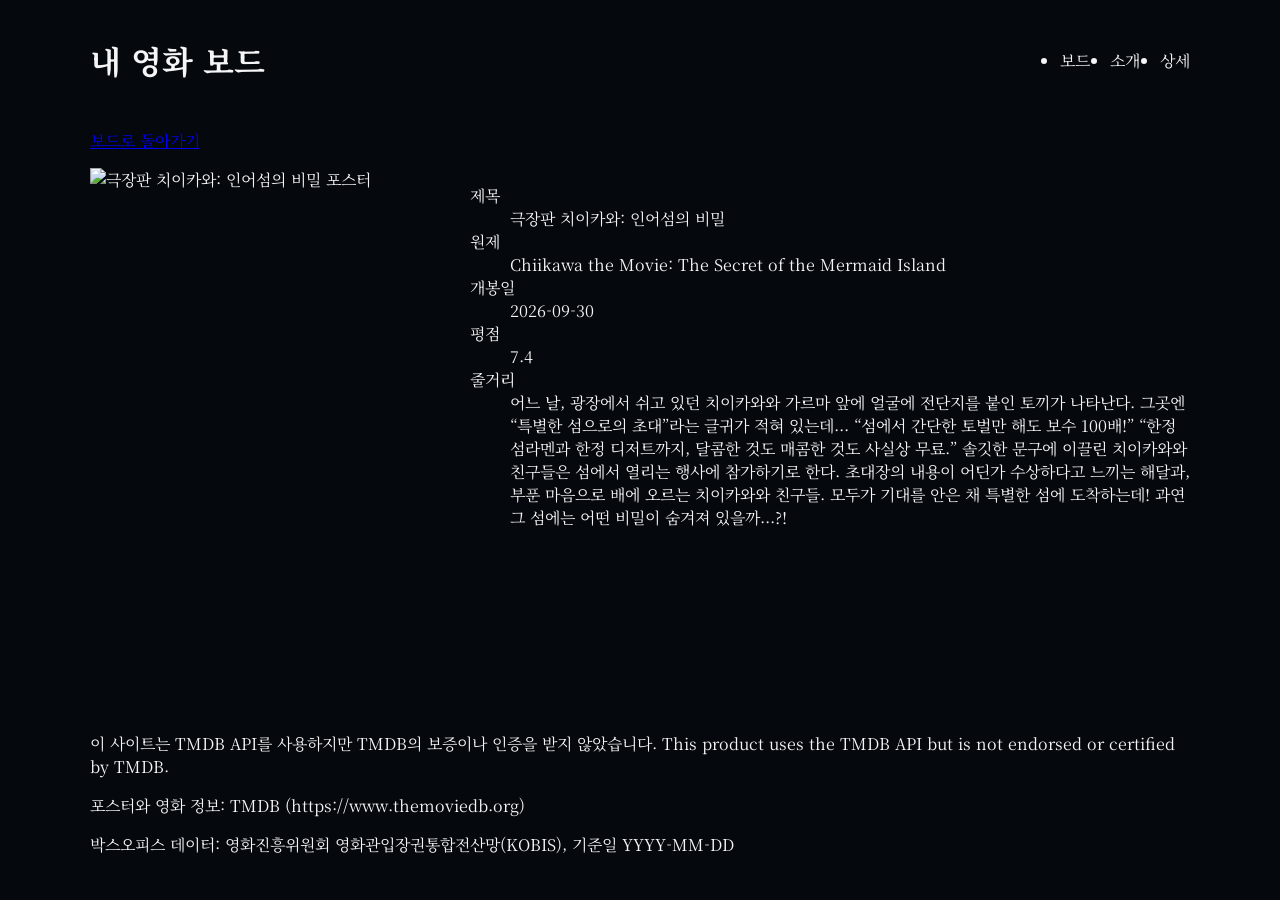
==== detail.html @ a3faad19 "https://github.com/jabcho7/homework1.git" ====
<!DOCTYPE html>
<html lang="ko">
<head>
    <meta charset="UTF-8">
    <meta name="viewport" content="width=device-width, initial-scale=1.0">
    <title>극장판 치이카와: 인어섬의 비밀</title>
    <link rel="preconnect" href="https://fonts.googleapis.com">
<link rel="preconnect" href="https://fonts.gstatic.com" crossorigin>
<link href="https://fonts.googleapis.com/css2?family=Noto+Serif+KR:wght@200..900&display=swap" rel="stylesheet">
    <!-- 구글 폰트<link> 
     <link rel="preconnect" href="https://fonts.googleapis.com">
<link rel="preconnect" href="https://fonts.gstatic.com" crossorigin>
<link href="https://fonts.googleapis.com/css2?family=Hi+Melody&family=Noto+Sans+KR:wght@100..900&family=Roboto:ital,wght@0,100..900;1,100..900&display=swap" rel="stylesheet">
<link rel="preconnect" href="https://fonts.googleapis.com">
<link rel="preconnect" href="https://fonts.gstatic.com" crossorigin>
<link href="https://fonts.googleapis.com/css2?family=Hi+Melody&family=Noto+Sans+KR:wght@100..900&family=Noto+Serif+KR:wght@200..900&family=Roboto:ital,wght@0,100..900;1,100..900&display=swap" rel="stylesheet">
-->
    <link rel="stylesheet" href="./style.css">
</head>
<body class="detail-page">
    
    <header class="top">
 <h1>내 영화 보드</h1>
 <nav>
 <ul>
 <li><a href="#board">보드</a></li>
 <li><a href="#about">소개</a></li>
 <li><a href="detail.html">상세</a></li>
 </ul>
 </nav>
 </header>
 <main>
        <p><a href="index.html">보드로 돌아가기</a></p>
       <article class="detail">
        <img class="poster" src="https://media.themoviedb.org/t/p/w500/5TMyytCI5Pfc9c1eNsljiCdiB05.jpg" alt="극장판 치이카와: 인어섬의 비밀 포스터">
        <dl>
            <dt>제목</dt>
            <dd>극장판 치이카와: 인어섬의 비밀</dd>
            <dt>원제</dt>
            <dd>Chiikawa the Movie: The Secret of the Mermaid Island</dd>
            <dt>개봉일</dt>
            <dd>2026-09-30</dd>
            <dt>평점</dt>
            <dd>7.4</dd>
            <dt>줄거리</dt>
            <dd>어느 날, 광장에서 쉬고 있던 치이카와와 가르마 앞에 얼굴에 전단지를 붙인 토끼가 나타난다. 그곳엔 “특별한 섬으로의 초대”라는 글귀가 적혀 있는데... “섬에서 간단한 토벌만 해도 보수 100배!” “한정 섬라멘과 한정 디저트까지, 달콤한 것도 매콤한 것도 사실상 무료.” 솔깃한 문구에 이끌린 치이카와와 친구들은 섬에서 열리는 행사에 참가하기로 한다. 초대장의 내용이 어딘가 수상하다고 느끼는 해달과, 부푼 마음으로 배에 오르는 치이카와와 친구들. 모두가 기대를 안은 채 특별한 섬에 도착하는데! 과연 그 섬에는 어떤 비밀이 숨겨져 있을까...?!</dd>

        </dl>
        
    </article>
    </main>
    <footer>
        <p>이 사이트는 TMDB API를 사용하지만 TMDB의 보증이나 인증을 받지 않았습니다.
        This product uses the TMDB API but is not endorsed or certified by TMDB.</p>
        <p>포스터와 영화 정보: TMDB (https://www.themoviedb.org)</p>
        <p>박스오피스 데이터: 영화진흥위원회 영화관입장권통합전산망(KOBIS), 기준일 YYYY-MM-DD</p>
    </footer>
</body>
</html>
---- style.css ----
h1 {
    color: black;
}
body {
    background: var(--bg); min-height: 100vh; box-sizing:border-box; margin: 0;color: var(--text); padding: 16px;  font-family: "Noto Serif KR", sans-serif;
}
.card{
     color: var(--text); transition: transform 0.3s, box-shadow 0.3s; position:relative; border-radius:12px; overflow:hidden; box-shadow:0 4px 12px rgba(0,0,0,0.3); background: var(--surface);
}
.info { padding: 12px; }
.poster {
    width:100%; display: block; aspect-ratio:2 / 3; object-fit: cover;
}
.badge {
    position: absolute; top: 12px; right: 12px; background: var(--accent); color: var(--text); padding: 4px 10px; border-radius: 999px; font-weight:bold;
}
.card:hover {
    transform: translateY(-8px); box-shadow: 0 12px 32px rgba(77, 163, 255, 0.6);
}
h1,footer {
    color: var(--text);
}
.top { display: flex; justify-content: space-between; align-items: center; }
nav ul { flex-direction: column; display: flex; gap: 8px; liststyle: none; margin: 0; padding: 0; }
nav a { color: var(--text); text-decoration: none; }

.board { display: grid; gap: var(--gap); grid-template-columns: repeat(auto-fit, minmax(200px, 1fr)); gap: 20px; }

.detail { display: grid; grid-template-columns: 1fr; gap: var(--gap); }
.detail-page {background-image: linear-gradient(rgba(0, 0, 0, 0.75), rgba(0, 0, 0, 0.75)),
url("https://image.tmdb.org/t/p/w1280//5TMyytCI5Pfc9c1eNsljiCdiB05_backdrop_path"); background-size: cover; min-height:
100vh;}

.hero {background-image: linear-gradient(rgba(0,0,0,0.6), rgba(0,0,0,0.6)),
url("https://media.themoviedb.org/t/p/w300_and_h450_face/8ze9OcVuFiy94s6FFPvsn4oC2e1.jpg"); background-size: cover; background-position: center; min-height: 40vh; padding: 24px; box-sizing:
border-box; color: #fff; border-radius: 12px; display: flex; flex-direction: column; justify-content: center;}
main, .top, .hero, footer { max-width: 1100px; margin: 0 auto 24px; } 
@media (min-width: 600px) { nav ul { flex-direction: row; gap: 20px; } .detail { grid-template-columns: 1fr 2fr; } .detail img { width: 100%; } }
@media (min-width: 1024px) { .hero { min-height: 60vh; } .hero h2 { font-size: 3rem; } }
:root {
 --bg: #141e30;
 --surface: #1f2b44;
 --text: #f5f5f7;
 --accent: #4da3ff;
 --warn: #ff5a5f;
 --font-title: "Black Han Sans", sans-serif;
 --font-body: "Noto Sans KR", sans-serif;
 --gap: 20px;
}

.rank {position: absolute; top: 12px; left: 12px;}
.change.up::before { content: "▲"; }
.change.down::before { content: "▼"; }
.change.new::before { content: "NEW"; }
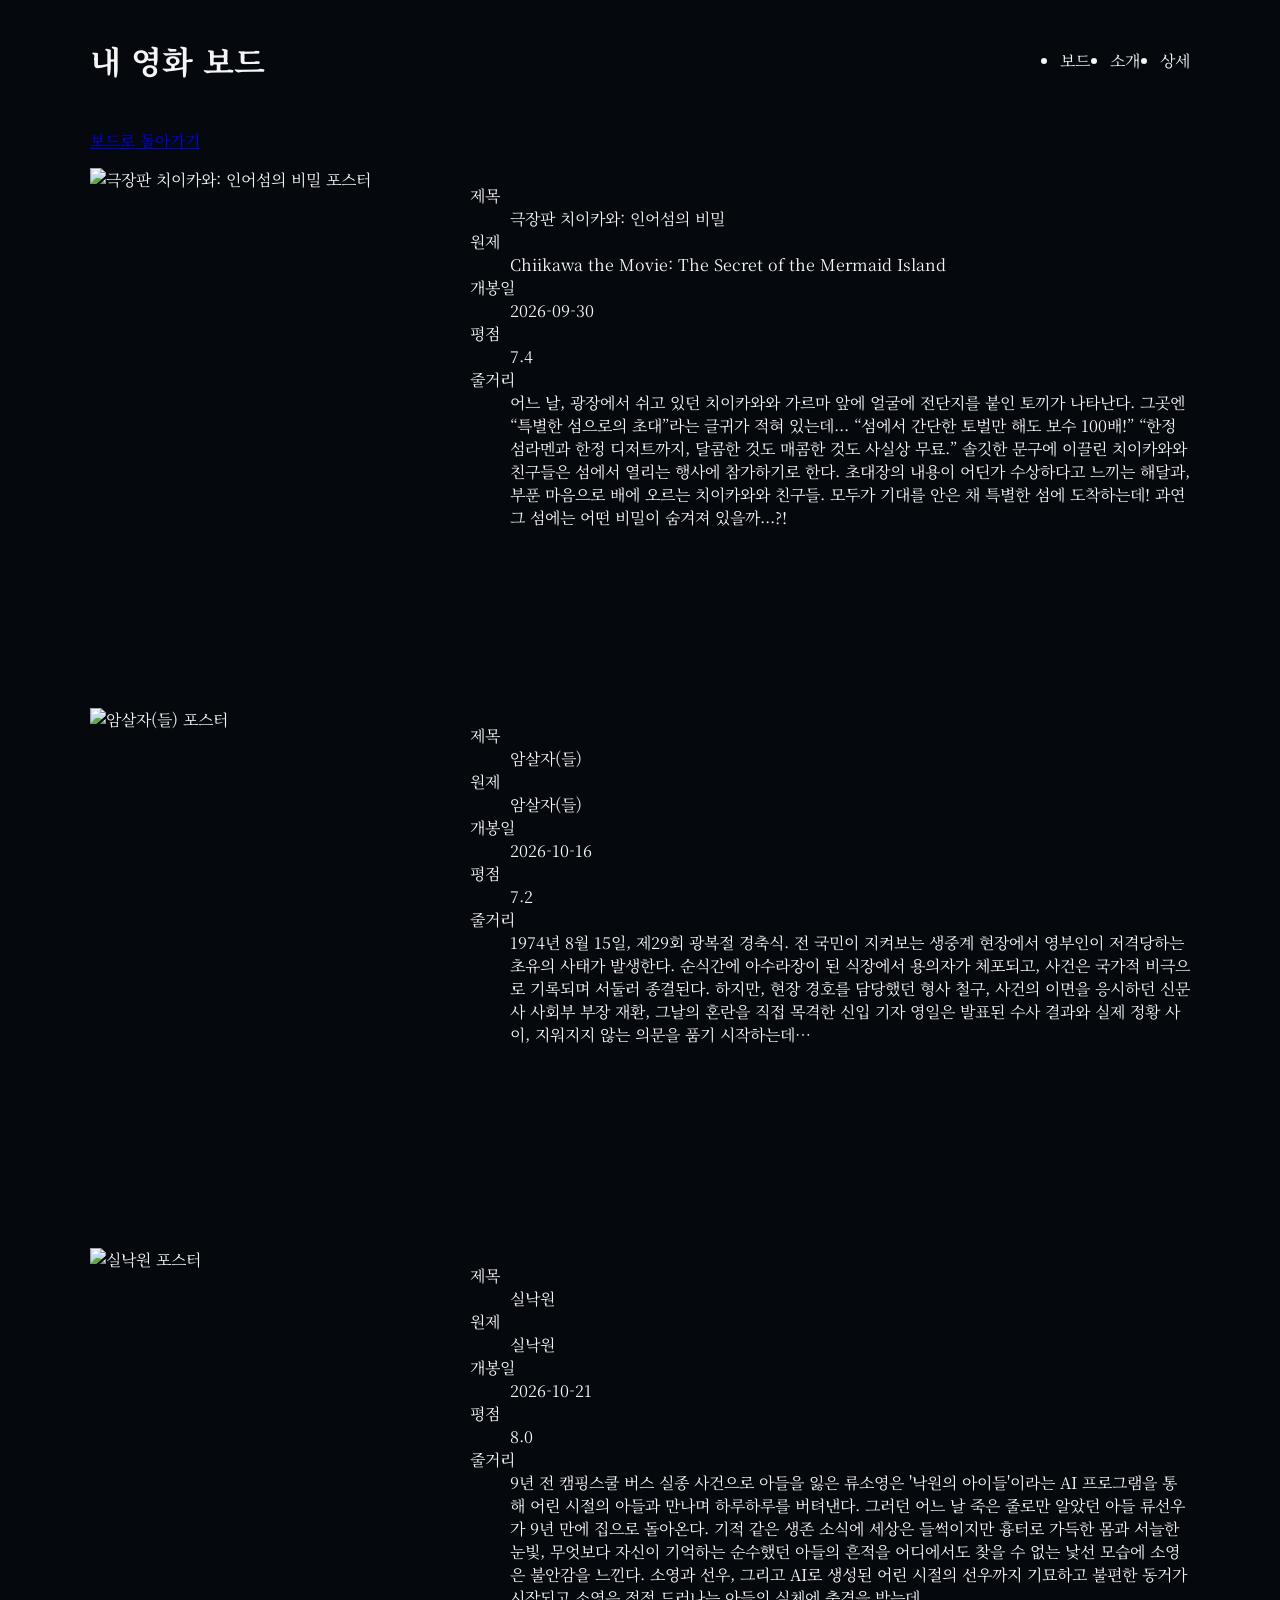
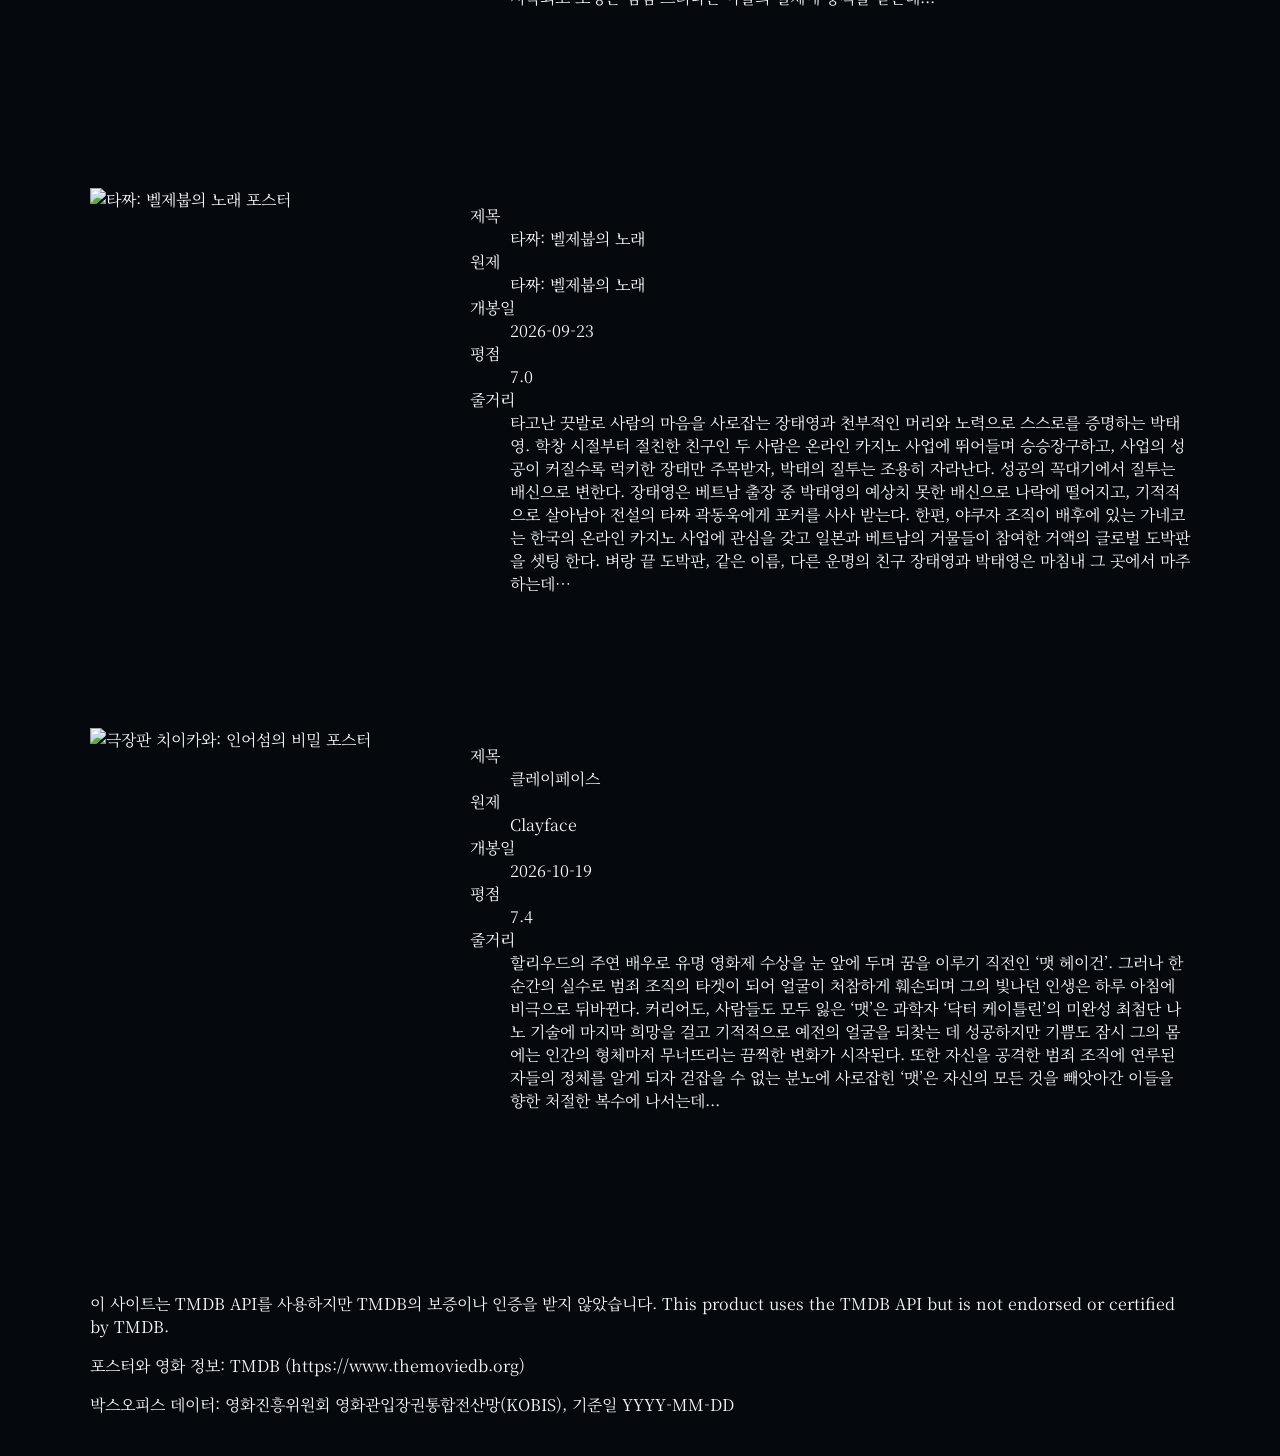
==== commit abf98efe: "https://github.com/jabcho7/web-hw1.git" ====
--- a/detail.html
+++ b/detail.html
@@ -23,7 +23,7 @@
  <h1>내 영화 보드</h1>
  <nav>
  <ul>
- <li><a href="#board">보드</a></li>
+ <li><a href="index.html">보드</a></li>
  <li><a href="#about">소개</a></li>
  <li><a href="detail.html">상세</a></li>
  </ul>
@@ -48,6 +48,74 @@
         </dl>
         
     </article>
+    <article class="detail">
+        <img class="poster" src="https://media.themoviedb.org/t/p/w500/c55ijsOdntj6P25vDwHLdgsBpmV.jpg" alt="암살자(들) 포스터">
+        <dl>
+            <dt>제목</dt>
+            <dd>암살자(들)</dd>
+            <dt>원제</dt>
+            <dd>암살자(들)</dd>
+            <dt>개봉일</dt>
+            <dd>2026-10-16</dd>
+            <dt>평점</dt>
+            <dd>7.2</dd>
+            <dt>줄거리</dt>
+            <dd>1974년 8월 15일, 제29회 광복절 경축식. 전 국민이 지켜보는 생중계 현장에서 영부인이 저격당하는 초유의 사태가 발생한다. 순식간에 아수라장이 된 식장에서 용의자가 체포되고, 사건은 국가적 비극으로 기록되며 서둘러 종결된다. 하지만, 현장 경호를 담당했던 형사 철구, 사건의 이면을 응시하던 신문사 사회부 부장 재환, 그날의 혼란을 직접 목격한 신입 기자 영일은 발표된 수사 결과와 실제 정황 사이, 지워지지 않는 의문을 품기 시작하는데…</dd>
+
+        </dl>
+    </article>
+    <article class="detail">
+        <img class="poster" src="https://media.themoviedb.org/t/p/w500/8Qybglcd5IqksU7rNRvpvodtrpQ.jpg" alt="실낙원 포스터">
+        <dl>
+            <dt>제목</dt>
+            <dd>실낙원</dd>
+            <dt>원제</dt>
+            <dd>실낙원</dd>
+            <dt>개봉일</dt>
+            <dd>2026-10-21</dd>
+            <dt>평점</dt>
+            <dd>8.0</dd>
+            <dt>줄거리</dt>
+            <dd>9년 전 캠핑스쿨 버스 실종 사건으로 아들을 잃은 류소영은 '낙원의 아이들'이라는 AI 프로그램을 통해 어린 시절의 아들과 만나며 하루하루를 버텨낸다. 그러던 어느 날 죽은 줄로만 알았던 아들 류선우가 9년 만에 집으로 돌아온다. 기적 같은 생존 소식에 세상은 들썩이지만 흉터로 가득한 몸과 서늘한 눈빛, 무엇보다 자신이 기억하는 순수했던 아들의 흔적을 어디에서도 찾을 수 없는 낯선 모습에 소영은 불안감을 느낀다. 소영과 선우, 그리고 AI로 생성된 어린 시절의 선우까지 기묘하고 불편한 동거가 시작되고 소영은 점점 드러나는 아들의 실체에 충격을 받는데...</dd>
+
+        </dl>
+    
+    </article>
+    <article class="detail">
+        <img class="poster" src="https://media.themoviedb.org/t/p/w500/w5OX3u2SpMVRU0sol0mtIaf4LSI.jpg" alt="타짜: 벨제붑의 노래 포스터">
+        <dl>
+            <dt>제목</dt>
+            <dd>타짜: 벨제붑의 노래</dd>
+            <dt>원제</dt>
+            <dd>타짜: 벨제붑의 노래</dd>
+            <dt>개봉일</dt>
+            <dd>2026-09-23</dd>
+            <dt>평점</dt>
+            <dd>7.0</dd>
+            <dt>줄거리</dt>
+            <dd>타고난 끗발로 사람의 마음을 사로잡는 장태영과 천부적인 머리와 노력으로 스스로를 증명하는 박태영. 학창 시절부터 절친한 친구인 두 사람은 온라인 카지노 사업에 뛰어들며 승승장구하고, 사업의 성공이 커질수록 럭키한 장태만 주목받자, 박태의 질투는 조용히 자라난다. 성공의 꼭대기에서 질투는 배신으로 변한다. 장태영은 베트남 출장 중 박태영의 예상치 못한 배신으로 나락에 떨어지고, 기적적으로 살아남아 전설의 타짜 곽동욱에게 포커를 사사 받는다. 한편, 야쿠자 조직이 배후에 있는 가네코는 한국의 온라인 카지노 사업에 관심을 갖고 일본과 베트남의 거물들이 참여한 거액의 글로벌 도박판을 셋팅 한다. 벼랑 끝 도박판, 같은 이름, 다른 운명의 친구 장태영과 박태영은 마침내 그 곳에서 마주하는데…</dd>
+
+        </dl>
+    
+    </article>
+    <article class="detail">
+        <img class="poster" src="https://media.themoviedb.org/t/p/w500/uL4cIrNi2uaUnWIOQQ28EVnkETG.jpg" alt="극장판 치이카와: 인어섬의 비밀 포스터">
+        <dl>
+            <dt>제목</dt>
+            <dd>클레이페이스</dd>
+            <dt>원제</dt>
+            <dd>Clayface</dd>
+            <dt>개봉일</dt>
+            <dd>2026-10-19</dd>
+            <dt>평점</dt>
+            <dd>7.4</dd>
+            <dt>줄거리</dt>
+            <dd>할리우드의 주연 배우로 유명 영화제 수상을 눈 앞에 두며 꿈을 이루기 직전인 ‘맷 헤이건’. 그러나 한 순간의 실수로 범죄 조직의 타겟이 되어 얼굴이 처참하게 훼손되며 그의 빛나던 인생은 하루 아침에 비극으로 뒤바뀐다. 커리어도, 사람들도 모두 잃은 ‘맷’은 과학자 ‘닥터 케이틀린’의 미완성 최첨단 나노 기술에 마지막 희망을 걸고 기적적으로 예전의 얼굴을 되찾는 데 성공하지만 기쁨도 잠시 그의 몸에는 인간의 형체마저 무너뜨리는 끔찍한 변화가 시작된다. 또한 자신을 공격한 범죄 조직에 연루된 자들의 정체를 알게 되자 걷잡을 수 없는 분노에 사로잡힌 ‘맷’은 자신의 모든 것을 빼앗아간 이들을 향한 처절한 복수에 나서는데...</dd>
+
+        </dl>
+    
+    </article>
+
     </main>
     <footer>
         <p>이 사이트는 TMDB API를 사용하지만 TMDB의 보증이나 인증을 받지 않았습니다.
